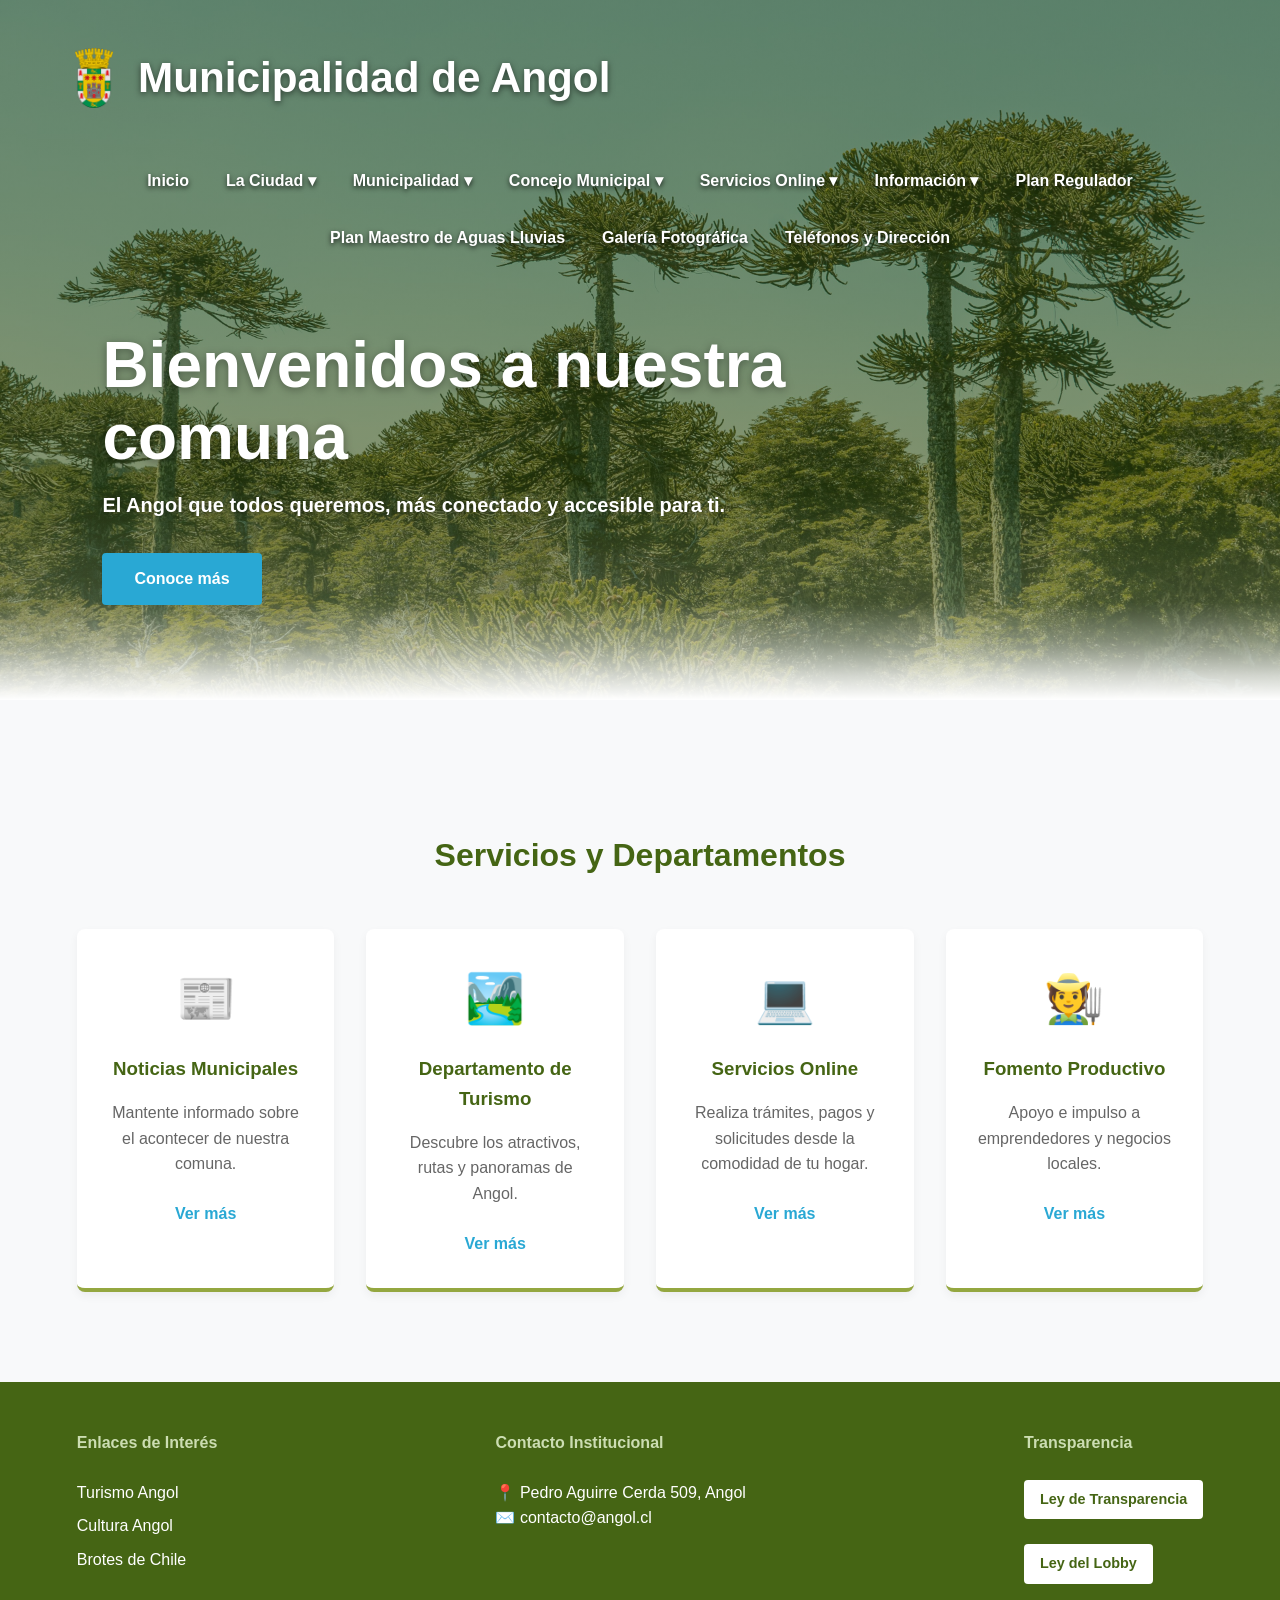
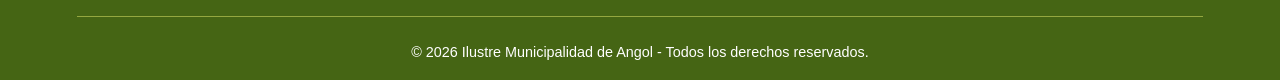
==== index.html @ 46ac1363 "primer cambio base" ====
<!DOCTYPE html>
<html lang="es">
<head>
    <meta charset="UTF-8">
    <meta name="viewport" content="width=device-width, initial-scale=1.0">
    <title>Ilustre Municipalidad de Angol</title>
    <link rel="stylesheet" href="style.css">
</head>
<body>

    <!-- Encabezado transparente sobre la fotografía-->
    <header class="top-header">
        <div class="top-bar">
            <a href="#inicio" class="logo" aria-label="Volver al inicio">
    <img src="Angol.ico" alt="Escudo de Angol" class="escudo-angol">
    <h1>Municipalidad de Angol</h1>
</a>
            <button class="menu-toggle"
                    aria-label="Abrir menú"
                    aria-expanded="false">
                ☰
            </button>
        </div>
    </header>

    <!-- Menú principal -->
    <nav class="menu-principal" aria-label="Navegación principal">
        <ul class="menu-lista">

            <li><a href="#">Inicio</a></li>

            <li class="item-desplegable">
                <a href="#">La Ciudad ▾</a>
                <ul class="submenu">
                    <li><a href="#">Reseña</a></li>
                    <li><a href="#">Hijo Ilustre</a></li>
                </ul>
            </li>

            <li class="item-desplegable">
                <a href="#">Municipalidad ▾</a>
                <ul class="submenu">
                    <li><a href="#">Alcaldía Municipal</a></li>
                    <li><a href="#">Dirección de Administración</a></li>
                    <li><a href="#">Dirección de Control Interno</a></li>
                </ul>
            </li>

            <li class="item-desplegable">
                <a href="#">Concejo Municipal ▾</a>
                <ul class="submenu">
                    <li><a href="#">Integrantes Concejo</a></li>
                    <li><a href="#">Actas de Concejo</a></li>
                </ul>
            </li>

            <li class="item-desplegable">
                <a href="#">Servicios Online ▾</a>
                <ul class="submenu">
                    <li><a href="#">Pago de Patentes</a></li>
                    <li><a href="#">Permisos de Circulación</a></li>
                </ul>
            </li>

            <li class="item-desplegable">
                <a href="#">Información ▾</a>
                <ul class="submenu">
                    <li><a href="#">Cuentas Públicas</a></li>
                    <li><a href="#">Ordenanzas Municipales</a></li>
                </ul>
            </li>

            <li><a href="plan-regulador.html">Plan Regulador</a></li>
            <li><a href="plan-maestro-aguas-lluvias.html">Plan Maestro de Aguas Lluvias</a></li>
            <li><a href="https://www.flickr.com/photos/158801214@N04/" target="_blank" rel="noopener noreferrer">Galería Fotográfica</a></li>
            <li><a href="telefonos-y-direccion.html">Teléfonos y Dirección</a></li>

        </ul>
    </nav>

    <!-- Banner principal con fotografía de araucarias -->
    <section class="hero">
        <div class="hero-content">
            <h2>Bienvenidos a nuestra comuna</h2>

            <p>
                El Angol que todos queremos,
                más conectado y accesible para ti.
            </p>

            <a href="conoce-mas.html" class="btn-primary">Conoce más</a>
        </div>
    </section>

     <!-- Servicios municipales -->
    <section class="services">
        <h2>Servicios y Departamentos</h2>

        <div class="grid-container">

            <div class="card">
                <div class="card-icon">📰</div>
                <h3>Noticias Municipales</h3>
                <p>
                    Mantente informado sobre el acontecer
                    de nuestra comuna.
                </p>
                <a href="noticias-municipales.html" class="card-link">Ver más</a>
            </div>

            <div class="card">
                <div class="card-icon">🏞️</div>
                <h3>Departamento de Turismo</h3>
                <p>
                    Descubre los atractivos, rutas y
                    panoramas de Angol.
                </p>
                <a href="departamento-turismo.html" class="card-link">Ver más</a>
            </div>

            <div class="card">
                <div class="card-icon">💻</div>
                <h3>Servicios Online</h3>
                <p>
                    Realiza trámites, pagos y solicitudes
                    desde la comodidad de tu hogar.
                </p>
                <a href="servicios-online.html" class="card-link">Ver más</a>
            </div>

            <div class="card">
                <div class="card-icon">🧑‍🌾</div>
                <h3>Fomento Productivo</h3>
                <p>
                    Apoyo e impulso a emprendedores
                    y negocios locales.
                </p>
                <a href="fomento-productivo.html" class="card-link">Ver más</a>
            </div>

        </div>
    </section>

    <!-- Pie de página -->
    <footer>
        <div class="footer-content">

            <div class="footer-section">
                <h4>Enlaces de Interés</h4>
                <ul>
                    <li><a href="#">Turismo Angol</a></li>
                    <li><a href="#">Cultura Angol</a></li>
                    <li><a href="#">Brotes de Chile</a></li>
                </ul>
            </div>

            <div class="footer-section">
                <h4>Contacto Institucional</h4>
                <p>📍 Pedro Aguirre Cerda 509, Angol</p>
                <p>✉️ contacto@angol.cl</p>
            </div>

            <div class="footer-section">
                <h4>Transparencia</h4>
                <a href="#" class="btn-secondary">
                    Ley de Transparencia
                </a>
                <br><br>
                <a href="#" class="btn-secondary">
                    Ley del Lobby
                </a>
            </div>

        </div>

        <div class="footer-bottom">
            <p>
                &copy; 2026 Ilustre Municipalidad de Angol -
                Todos los derechos reservados.
            </p>
        </div>
    </footer>

    <!-- Menú móvil -->
    <script>
        const toggle = document.querySelector('.menu-toggle');
        const menu = document.querySelector('.menu-principal');

        toggle.addEventListener('click', () => {
            const isOpen = menu.classList.toggle('active');

            toggle.setAttribute('aria-expanded', String(isOpen));
            toggle.setAttribute(
                'aria-label',
                isOpen ? 'Cerrar menú' : 'Abrir menú'
            );
            toggle.textContent = isOpen ? '✕' : '☰';
        });
    </script>

</body>
</html>
---- style.css ----
/* =========================================
   1. VARIABLES GLOBALES
   ========================================= */

:root {
    --color-primario-oscuro: #456514;
    --color-primario-claro: #94A740;
    --color-acento: #29A8D4;
    --color-fondo-claro: #CCDDB2;
    --color-blanco: #ffffff;
    --color-texto-oscuro: #333333;
    --fuente-principal: Helvetica, Arial, sans-serif;
}

* {
    margin: 0;
    padding: 0;
    box-sizing: border-box;
}

html {
    scroll-behavior: smooth;
}

body {
    font-family: var(--fuente-principal);
    color: var(--color-texto-oscuro);
    background-color: #f8f9fa;
    line-height: 1.6;
}

/* =========================================
   2. ENCABEZADO SUPERIOR
   ========================================= */

.top-header {
    position: absolute;
    top: 38px;
    left: 0;
    width: 100%;
    z-index: 1001;
    background: transparent;
    border: none;
    box-shadow: none;
}

.top-bar {
    width: 90%;
    max-width: 1500px;
    min-height: 80px;
    margin: 0 auto;

    display: flex;
    align-items: center;
    justify-content: space-between;
    gap: 24px;
}

/* Escudo y nombre de la municipalidad */

.logo {
    display: inline-flex;
    align-items: center;
    gap: 14px;
    flex-shrink: 0;
    color: var(--color-blanco);
    text-decoration: none;
}

.escudo-angol {
    display: block;
    width: 60px;
    height: 60px;
    object-fit: contain;
    flex-shrink: 0;
}

.logo h1 {
    margin: 0;
    color: var(--color-blanco);
    font-size: clamp(2rem, 3.3vw, 2.8rem);
    font-weight: 700;
    line-height: 1.2;
    text-shadow: 0 2px 6px rgba(0, 0, 0, 0.55);
}

/* =========================================
   3. MENÚ PRINCIPAL
   Se conservan los elementos y submenús originales.
   ========================================= */

.menu-principal {
    position: absolute;
    top: 0;
    left: 0;
    width: 100%;
    z-index: 1000;
    padding-top: 155px;
    background: transparent;
    border: none;
    box-shadow: none;
}

.menu-lista {
    width: 90%;
    max-width: 1500px;
    margin: 0 auto;
    padding: 0 0 20px;

    display: flex;
    flex-wrap: wrap;
    justify-content: center;
    align-items: center;
    gap: 5px;

    list-style: none;
}

.menu-lista > li {
    position: relative;
}

.menu-lista > li > a {
    display: block;
    padding: 13px 16px;

    color: var(--color-blanco);
    font-size: 16px;
    font-weight: 700;
    text-align: center;
    text-decoration: none;

    text-shadow: 0 2px 5px rgba(0, 0, 0, 0.75);
    transition: background-color 0.2s ease;
}

.menu-lista > li > a:hover,
.menu-lista > li > a:focus-visible {
    color: var(--color-blanco);
    background-color: var(--color-acento);
    border-radius: 4px;
}

/* =========================================
   4. SUBMENÚS
   ========================================= */

.submenu {
    display: none;
    position: absolute;
    top: 100%;
    left: 0;

    min-width: 240px;
    margin: 0;
    padding: 0;

    list-style: none;
    background-color: var(--color-fondo-claro);
    border-top: 3px solid var(--color-acento);
    box-shadow: 0 8px 16px rgba(0, 0, 0, 0.22);

    z-index: 2000;
}

.item-desplegable:hover > .submenu,
.item-desplegable:focus-within > .submenu {
    display: block;
}

.submenu li {
    display: block;
    width: 100%;
}

.submenu li a {
    display: block;
    padding: 11px 14px;

    color: var(--color-primario-oscuro);
    font-size: 14px;
    font-weight: 700;
    text-decoration: none;

    border-bottom: 1px solid rgba(69, 101, 20, 0.18);
}

.submenu li a:hover,
.submenu li a:focus-visible {
    color: var(--color-blanco);
    background-color: var(--color-primario-oscuro);
}

/* =========================================
   5. BOTÓN MÓVIL
   ========================================= */

.menu-toggle {
    display: none;
    padding: 7px 12px;

    color: var(--color-blanco);
    background: rgba(69, 101, 20, 0.65);

    border: 1px solid rgba(255, 255, 255, 0.7);
    border-radius: 4px;

    font-size: 1.5rem;
    cursor: pointer;
}

/* =========================================
   6. INICIO Y FONDO DE ARAUCARIAS
   ========================================= */

.hero {
    position: relative;
    height: 700px;
    min-height: 0;
    padding: 330px 8% 90px;
    box-sizing: border-box;

    background-image:
    linear-gradient(
    to top,
    #ffffff 0%,
    rgba(255, 255, 255, 0.8) 5%,
    rgba(255, 255, 255, 0.45) 12%,
    rgba(255, 255, 255, 0.15) 20%,
    rgba(255, 255, 255, 0) 45%
),
    linear-gradient(
        rgba(48, 73, 12, 0.58),
        rgba(48, 73, 12, 0.58)
    ),
    url("araucarias.jpg");

background-size: 100% 70%, 100% 100%, cover;
background-position: bottom, center, center;
background-repeat: no-repeat;
}
.hero-content {
    position: relative;
    z-index: 1;

    width: 100%;
    max-width: 1100px;
    margin: 0 auto;

    text-align: left;
}

.hero-content h2 {
    max-width: 780px;
    margin-bottom: 1rem;

    color: var(--color-blanco);
    font-size: clamp(2.2rem, 5vw, 4rem);
    line-height: 1.12;

    text-shadow: 0 2px 8px rgba(0, 0, 0, 0.35);
}

.hero-content p {
    max-width: 650px;
    margin-bottom: 2rem;

    color: var(--color-blanco);
    font-size: clamp(1rem, 1.6vw, 1.25rem);
    font-weight: 600;

    text-shadow: 0 1px 5px rgba(0, 0, 0, 0.4);
}

/* =========================================
   7. BOTONES
   ========================================= */

.btn-primary {
    display: inline-block;
    padding: 0.8rem 2rem;

    color: var(--color-blanco);
    background-color: var(--color-acento);

    text-decoration: none;
    border-radius: 4px;
    font-weight: 700;

    transition: background-color 0.3s ease;
}

.btn-primary:hover,
.btn-primary:focus-visible {
    background-color: #1e8bb3;
}

.btn-secondary {
    display: inline-block;
    padding: 0.5rem 1rem;

    color: var(--color-primario-oscuro);
    background-color: var(--color-blanco);

    text-decoration: none;
    border-radius: 4px;
    font-size: 0.9rem;
    font-weight: 700;
}

/* =========================================
   8. SERVICIOS Y TARJETAS
   ========================================= */

.services {
    padding: 4rem 6%;
    text-align: center;
}

.services h2 {
    margin-bottom: 3rem;
    color: var(--color-primario-oscuro);
    font-size: 2rem;
}

.grid-container {
    display: grid;
    grid-template-columns: repeat(
        auto-fit,
        minmax(240px, 1fr)
    );

    gap: 2rem;
    max-width: 1440px;
    margin: 0 auto;
}

.card {
    padding: 2rem;

    background-color: var(--color-blanco);
    border-radius: 8px;
    border-bottom: 4px solid var(--color-primario-claro);

    box-shadow: 0 4px 10px rgba(0, 0, 0, 0.05);

    transition: transform 0.3s ease, border-color 0.3s ease;
}

.card:hover {
    transform: translateY(-5px);
    border-bottom-color: var(--color-acento);
}

.card-icon {
    margin-bottom: 1rem;
    font-size: 3rem;
}

.card h3 {
    margin-bottom: 1rem;
    color: var(--color-primario-oscuro);
}

.card p {
    margin-bottom: 1.5rem;
    color: #666666;
}

.card-link {
    color: var(--color-acento);
    font-weight: 700;
    text-decoration: none;
}

/* =========================================
   9. PIE DE PÁGINA
   ========================================= */

footer {
    padding: 3rem 6% 1rem;
    color: var(--color-blanco);
    background-color: var(--color-primario-oscuro);
}

.footer-content {
    display: flex;
    justify-content: space-between;
    flex-wrap: wrap;
    gap: 2rem;

    max-width: 1440px;
    margin: 0 auto 2rem;
}

.footer-section h4 {
    margin-bottom: 1.5rem;
    color: var(--color-fondo-claro);
}

.footer-section ul {
    list-style: none;
}

.footer-section ul li {
    margin-bottom: 0.5rem;
}

.footer-section ul li a {
    color: var(--color-blanco);
    text-decoration: none;
}

.footer-section ul li a:hover {
    color: var(--color-acento);
}

.footer-bottom {
    padding-top: 1.5rem;
    border-top: 1px solid var(--color-primario-claro);
    text-align: center;
    font-size: 0.9rem;
}

/* =========================================
   10. RESPONSIVIDAD
   ========================================= */

@media (max-width: 1100px) {
    .top-bar,
    .menu-lista {
        width: 92%;
    }

    .menu-lista > li > a {
        padding: 11px 12px;
        font-size: 15px;
    }
}

@media (max-width: 768px) {
    .top-header {
        top: 28px;
    }

    .top-bar {
        width: 88%;
        min-height: 65px;
    }

    .logo {
        gap: 10px;
    }

    .escudo-angol {
        width: 44px;
        height: 44px;
    }

    .logo h1 {
        font-size: clamp(1.35rem, 5vw, 1.8rem);
    }

    .menu-toggle {
        display: block;
        position: relative;
        z-index: 1003;
    }

    .menu-principal {
        display: none;
        top: 100px;
        padding: 0;
        background: rgba(42, 62, 20, 0.97);
    }

    .menu-principal.active {
        display: block;
    }

    .menu-lista {
        width: 88%;
        padding: 10px 0 18px;

        flex-direction: column;
        align-items: stretch;
        justify-content: flex-start;
        gap: 0;
    }

    .menu-lista > li > a {
        padding: 12px 10px;
        font-size: 15px;
        text-align: left;
    }

    .submenu {
        position: static;
        width: 100%;
        min-width: 0;

        border-top: none;
        border-left: 3px solid var(--color-acento);
        box-shadow: none;
    }

    .hero {
    height: 650px;
    min-height: 0;
    padding: 250px 7% 70px;

    background-position: center, center, center;
}

    .hero-content h2 {
        font-size: clamp(2rem, 9vw, 3rem);
    }

    .hero-content p {
        font-size: 1rem;
    }

    .services {
        padding: 3rem 6%;
    }

    .footer-content {
        flex-direction: column;
    }
}

/* =========================================
   11. ACCESIBILIDAD
   ========================================= */

@media (prefers-reduced-motion: reduce) {
    html {
        scroll-behavior: auto;
    }

    *,
    *::before,
    *::after {
        transition-duration: 0.01ms !important;
    }
}

/* Mayor espacio entre la imagen principal y el contenido */
.services {
    padding-top: 130px;
    padding-bottom: 90px;
}
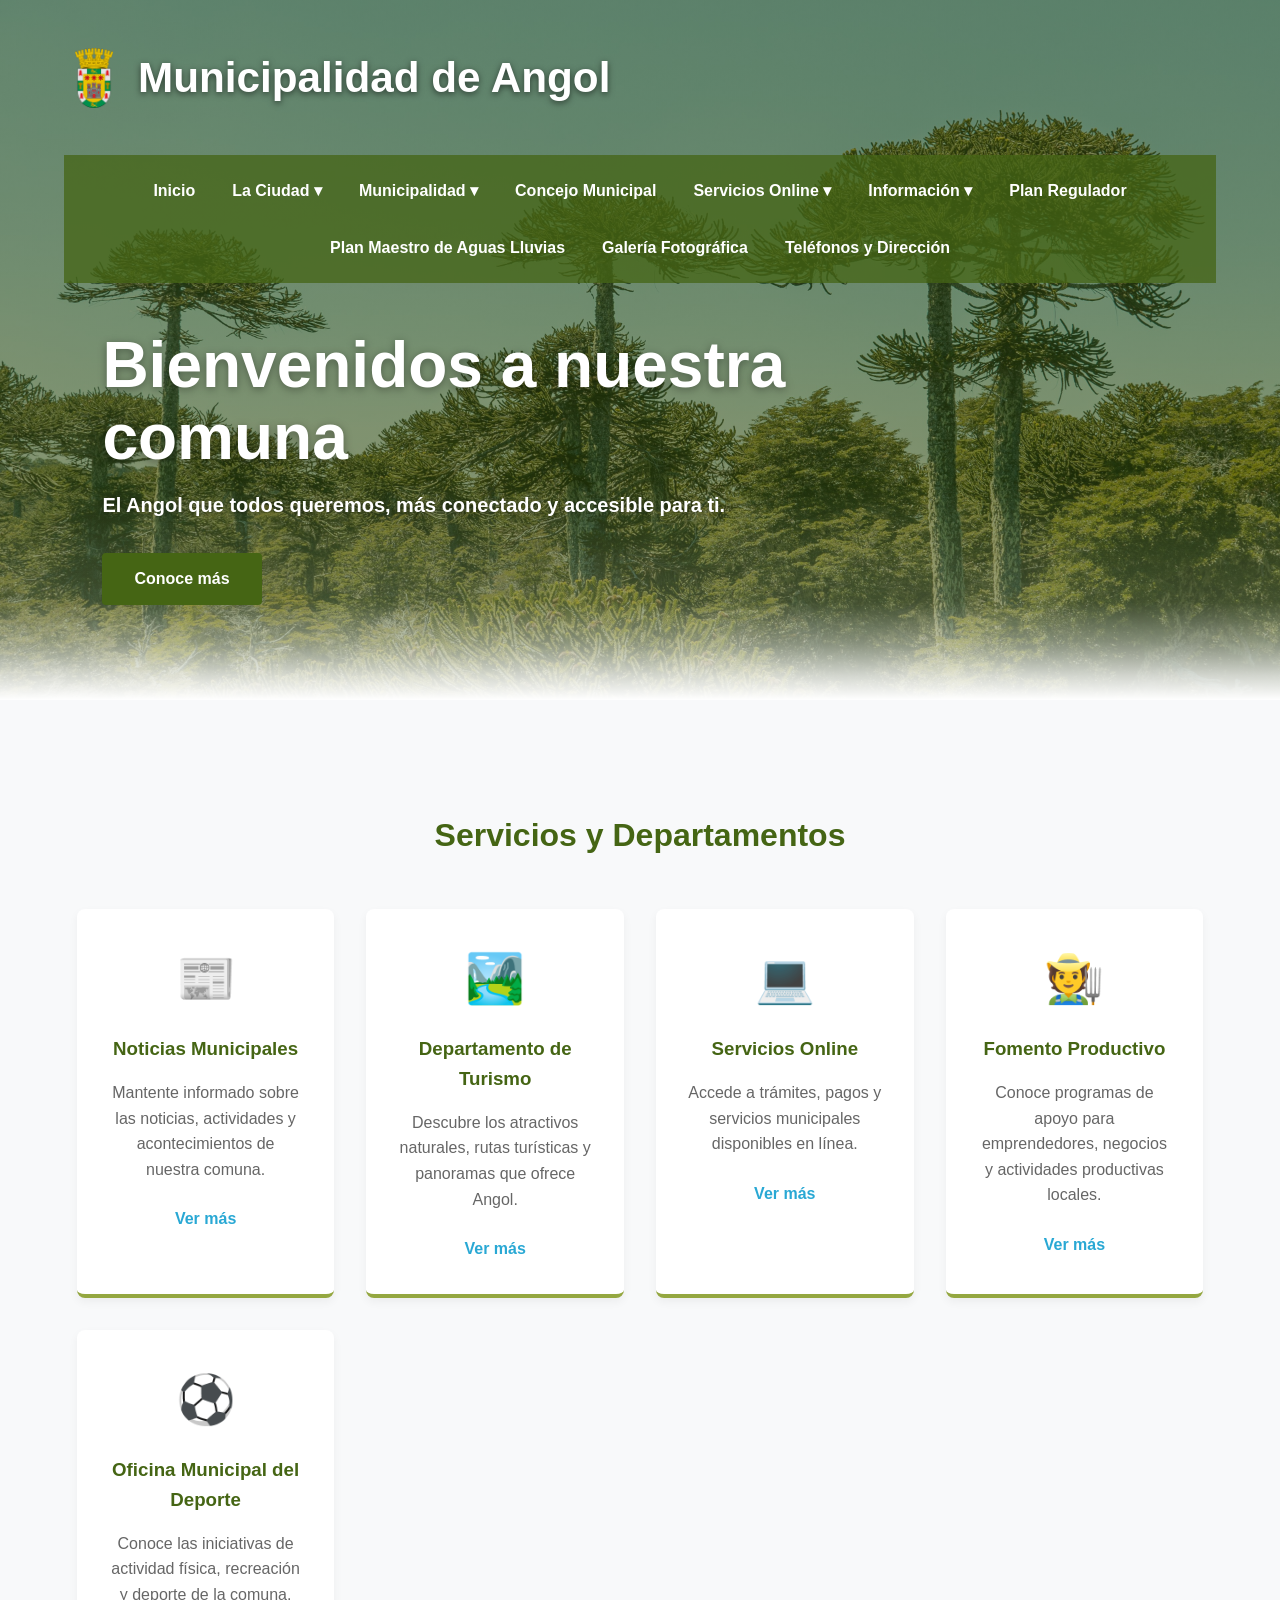
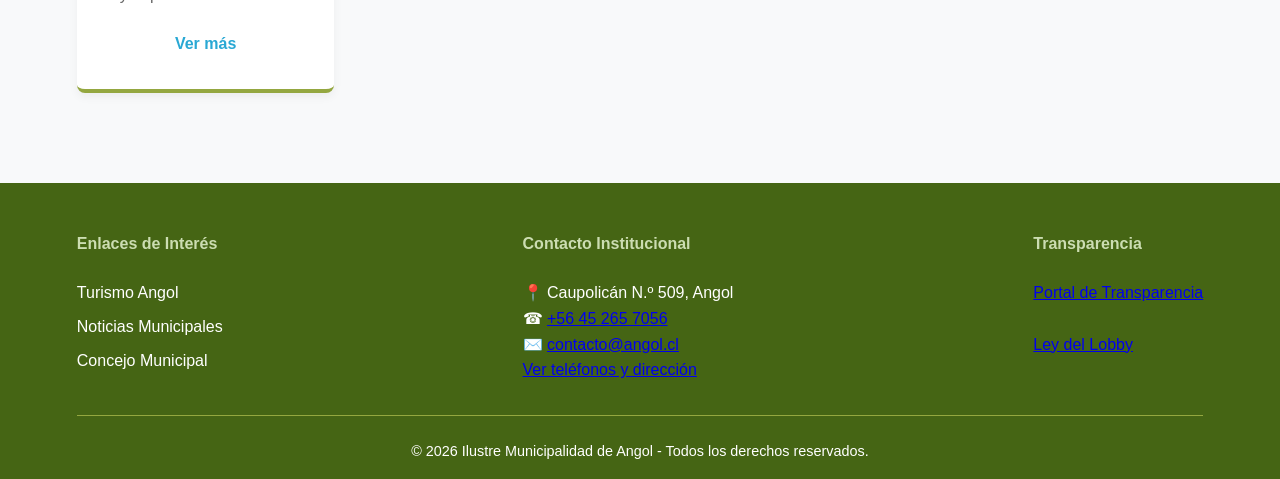
==== commit 09027a1b: "final" ====
--- a/index.html
+++ b/index.html
@@ -1,203 +1,235 @@
-
 <!DOCTYPE html>
 <html lang="es">
 <head>
     <meta charset="UTF-8">
     <meta name="viewport" content="width=device-width, initial-scale=1.0">
+    <meta name="description" content="Sitio de la Ilustre Municipalidad de Angol. Noticias, servicios, turismo, Concejo Municipal e información de la comuna.">
     <title>Ilustre Municipalidad de Angol</title>
+    <link rel="icon" href="Angol.ico" type="image/x-icon">
     <link rel="stylesheet" href="style.css">
+    <style>
+        .menu-lista .item-desplegable > .submenu { display: none; }
+        .menu-lista .item-desplegable.submenu-abierto > .submenu { display: block; }
+        @media (hover: hover) and (min-width: 769px) {
+            .menu-lista .item-desplegable:hover > .submenu { display: block; }
+        }
+        .menu-principal .submenu .opcion-sin-pagina {
+            display: block;
+            padding: 10px 15px;
+            color: #717171;
+            cursor: default;
+            opacity: .8;
+        }
+        .saltar-contenido {
+            position: absolute;
+            left: -10000px;
+            z-index: 9999;
+            padding: 12px 18px;
+            background: #456514;
+            color: #fff;
+            border-radius: 5px;
+        }
+        .saltar-contenido:focus { left: 15px; top: 15px; }
+    </style>
 </head>
 <body>
-
-    <!-- Encabezado transparente sobre la fotografía-->
+    <a href="#contenido-principal" class="saltar-contenido">Saltar al contenido principal</a>
+
     <header class="top-header">
         <div class="top-bar">
-            <a href="#inicio" class="logo" aria-label="Volver al inicio">
-    <img src="Angol.ico" alt="Escudo de Angol" class="escudo-angol">
-    <h1>Municipalidad de Angol</h1>
-</a>
-            <button class="menu-toggle"
-                    aria-label="Abrir menú"
-                    aria-expanded="false">
-                ☰
-            </button>
+            <a href="index.html" class="logo" aria-label="Municipalidad de Angol - Ir al inicio">
+                <img src="Angol.ico" alt="Escudo de Angol" class="escudo-angol">
+                <h1>Municipalidad de Angol</h1>
+            </a>
+            <button type="button" class="menu-toggle" aria-label="Abrir menú" aria-controls="menuPrincipal" aria-expanded="false">☰</button>
         </div>
     </header>
 
-    <!-- Menú principal -->
-    <nav class="menu-principal" aria-label="Navegación principal">
+    <nav class="menu-principal" id="menuPrincipal" aria-label="Navegación principal">
         <ul class="menu-lista">
-
-            <li><a href="#">Inicio</a></li>
-
-            <li class="item-desplegable">
-                <a href="#">La Ciudad ▾</a>
-                <ul class="submenu">
-                    <li><a href="#">Reseña</a></li>
-                    <li><a href="#">Hijo Ilustre</a></li>
-                </ul>
-            </li>
-
-            <li class="item-desplegable">
-                <a href="#">Municipalidad ▾</a>
-                <ul class="submenu">
-                    <li><a href="#">Alcaldía Municipal</a></li>
-                    <li><a href="#">Dirección de Administración</a></li>
-                    <li><a href="#">Dirección de Control Interno</a></li>
-                </ul>
-            </li>
-
-            <li class="item-desplegable">
-                <a href="#">Concejo Municipal ▾</a>
-                <ul class="submenu">
-                    <li><a href="#">Integrantes Concejo</a></li>
-                    <li><a href="#">Actas de Concejo</a></li>
-                </ul>
-            </li>
-
-            <li class="item-desplegable">
-                <a href="#">Servicios Online ▾</a>
-                <ul class="submenu">
-                    <li><a href="#">Pago de Patentes</a></li>
-                    <li><a href="#">Permisos de Circulación</a></li>
-                </ul>
-            </li>
-
-            <li class="item-desplegable">
-                <a href="#">Información ▾</a>
-                <ul class="submenu">
-                    <li><a href="#">Cuentas Públicas</a></li>
-                    <li><a href="#">Ordenanzas Municipales</a></li>
-                </ul>
-            </li>
-
+            <li><a href="index.html" aria-current="page">Inicio</a></li>
+            <li class="item-desplegable">
+                <a href="conoce-mas.html" class="submenu-disparador" aria-controls="submenuCiudad" aria-expanded="false">La Ciudad <span aria-hidden="true">▾</span></a>
+                <ul class="submenu" id="submenuCiudad">
+                    <li><a href="conoce-mas.html">Reseña</a></li>
+                    <li><span class="opcion-sin-pagina" aria-disabled="true">Hijo Ilustre</span></li>
+                </ul>
+            </li>
+            <li class="item-desplegable">
+                <a href="telefonos-y-direccion.html" class="submenu-disparador" aria-controls="submenuMunicipalidad" aria-expanded="false">Municipalidad <span aria-hidden="true">▾</span></a>
+                <ul class="submenu" id="submenuMunicipalidad">
+                    <li><a href="concejo-municipal.html#tituloAlcalde">Alcaldía Municipal</a></li>
+                    <li><a href="telefonos-y-direccion.html#directorioContactos">Dirección de Administración</a></li>
+                    <li><a href="telefonos-y-direccion.html#directorioContactos">Dirección de Control Interno</a></li>
+                </ul>
+            </li>
+            <li><a href="concejo-municipal.html">Concejo Municipal</a></li>
+            <li class="item-desplegable">
+                <a href="servicios-online.html" class="submenu-disparador" aria-controls="submenuServicios" aria-expanded="false">Servicios Online <span aria-hidden="true">▾</span></a>
+                <ul class="submenu" id="submenuServicios">
+                    <li><a href="servicios-online.html">Pago de Patentes</a></li>
+                    <li><a href="servicios-online.html">Permisos de Circulación</a></li>
+                </ul>
+            </li>
+            <li class="item-desplegable">
+                <a href="noticias-municipales.html" class="submenu-disparador" aria-controls="submenuInformacion" aria-expanded="false">Información <span aria-hidden="true">▾</span></a>
+                <ul class="submenu" id="submenuInformacion">
+                    <li><span class="opcion-sin-pagina" aria-disabled="true">Cuentas Públicas</span></li>
+                    <li><span class="opcion-sin-pagina" aria-disabled="true">Ordenanzas Municipales</span></li>
+                    <li><a href="noticias-municipales.html">Noticias Municipales</a></li>
+                </ul>
+            </li>
             <li><a href="plan-regulador.html">Plan Regulador</a></li>
             <li><a href="plan-maestro-aguas-lluvias.html">Plan Maestro de Aguas Lluvias</a></li>
             <li><a href="https://www.flickr.com/photos/158801214@N04/" target="_blank" rel="noopener noreferrer">Galería Fotográfica</a></li>
             <li><a href="telefonos-y-direccion.html">Teléfonos y Dirección</a></li>
-
         </ul>
     </nav>
 
-    <!-- Banner principal con fotografía de araucarias -->
-    <section class="hero">
-        <div class="hero-content">
-            <h2>Bienvenidos a nuestra comuna</h2>
-
-            <p>
-                El Angol que todos queremos,
-                más conectado y accesible para ti.
-            </p>
-
-            <a href="conoce-mas.html" class="btn-primary">Conoce más</a>
-        </div>
-    </section>
-
-     <!-- Servicios municipales -->
-    <section class="services">
-        <h2>Servicios y Departamentos</h2>
-
-        <div class="grid-container">
-
-            <div class="card">
-                <div class="card-icon">📰</div>
-                <h3>Noticias Municipales</h3>
-                <p>
-                    Mantente informado sobre el acontecer
-                    de nuestra comuna.
-                </p>
-                <a href="noticias-municipales.html" class="card-link">Ver más</a>
-            </div>
-
-            <div class="card">
-                <div class="card-icon">🏞️</div>
-                <h3>Departamento de Turismo</h3>
-                <p>
-                    Descubre los atractivos, rutas y
-                    panoramas de Angol.
-                </p>
-                <a href="departamento-turismo.html" class="card-link">Ver más</a>
-            </div>
-
-            <div class="card">
-                <div class="card-icon">💻</div>
-                <h3>Servicios Online</h3>
-                <p>
-                    Realiza trámites, pagos y solicitudes
-                    desde la comodidad de tu hogar.
-                </p>
-                <a href="servicios-online.html" class="card-link">Ver más</a>
-            </div>
-
-            <div class="card">
-                <div class="card-icon">🧑‍🌾</div>
-                <h3>Fomento Productivo</h3>
-                <p>
-                    Apoyo e impulso a emprendedores
-                    y negocios locales.
-                </p>
-                <a href="fomento-productivo.html" class="card-link">Ver más</a>
-            </div>
-
-        </div>
-    </section>
-
-    <!-- Pie de página -->
+    <main id="contenido-principal">
+        <section class="hero" id="inicio" aria-labelledby="tituloBienvenida">
+            <div class="hero-content">
+                <h2 id="tituloBienvenida">Bienvenidos a nuestra comuna</h2>
+                <p>El Angol que todos queremos, más conectado y accesible para ti.</p>
+                <a href="conoce-mas.html" class="btn-primary">Conoce más</a>
+            </div>
+        </section>
+        <section class="services" id="servicios" aria-labelledby="tituloServicios">
+            <h2 id="tituloServicios">Servicios y Departamentos</h2>
+            <div class="grid-container">
+                <article class="card">
+                    <div class="card-icon" aria-hidden="true">📰</div>
+                    <h3>Noticias Municipales</h3>
+                    <p>Mantente informado sobre las noticias, actividades y acontecimientos de nuestra comuna.</p>
+                    <a href="noticias-municipales.html" class="card-link">Ver más</a>
+                </article>
+                <article class="card">
+                    <div class="card-icon" aria-hidden="true">🏞️</div>
+                    <h3>Departamento de Turismo</h3>
+                    <p>Descubre los atractivos naturales, rutas turísticas y panoramas que ofrece Angol.</p>
+                    <a href="departamento-turismo.html" class="card-link">Ver más</a>
+                </article>
+                <article class="card">
+                    <div class="card-icon" aria-hidden="true">💻</div>
+                    <h3>Servicios Online</h3>
+                    <p>Accede a trámites, pagos y servicios municipales disponibles en línea.</p>
+                    <a href="servicios-online.html" class="card-link">Ver más</a>
+                </article>
+                <article class="card">
+                    <div class="card-icon" aria-hidden="true">🧑‍🌾</div>
+                    <h3>Fomento Productivo</h3>
+                    <p>Conoce programas de apoyo para emprendedores, negocios y actividades productivas locales.</p>
+                    <a href="fomento-productivo.html" class="card-link">Ver más</a>
+                </article>
+                <article class="card">
+                    <div class="card-icon" aria-hidden="true">⚽</div>
+                    <h3>Oficina Municipal del Deporte</h3>
+                    <p>Conoce las iniciativas de actividad física, recreación y deporte de la comuna.</p>
+                    <a href="oficina-municipal-del-deporte.html" class="card-link">Ver más</a>
+                </article>
+            </div>
+        </section>
+    </main>
+
     <footer>
         <div class="footer-content">
-
             <div class="footer-section">
                 <h4>Enlaces de Interés</h4>
                 <ul>
-                    <li><a href="#">Turismo Angol</a></li>
-                    <li><a href="#">Cultura Angol</a></li>
-                    <li><a href="#">Brotes de Chile</a></li>
-                </ul>
-            </div>
-
+                    <li><a href="departamento-turismo.html">Turismo Angol</a></li>
+                    <li><a href="noticias-municipales.html">Noticias Municipales</a></li>
+                    <li><a href="concejo-municipal.html">Concejo Municipal</a></li>
+                </ul>
+            </div>
             <div class="footer-section">
                 <h4>Contacto Institucional</h4>
-                <p>📍 Pedro Aguirre Cerda 509, Angol</p>
-                <p>✉️ contacto@angol.cl</p>
-            </div>
-
+                <p>📍 Caupolicán N.º 509, Angol</p>
+                <p>☎ <a href="tel:+56452657056">+56 45 265 7056</a></p>
+                <p>✉️ <a href="mailto:contacto@angol.cl">contacto@angol.cl</a></p>
+                <p><a href="telefonos-y-direccion.html">Ver teléfonos y dirección</a></p>
+            </div>
             <div class="footer-section">
                 <h4>Transparencia</h4>
-                <a href="#" class="btn-secondary">
-                    Ley de Transparencia
-                </a>
+                <a href="https://www.portaltransparencia.cl/PortalPdT/" class="btn-secondary" target="_blank" rel="noopener noreferrer">Portal de Transparencia</a>
                 <br><br>
-                <a href="#" class="btn-secondary">
-                    Ley del Lobby
-                </a>
-            </div>
-
+                <a href="https://www.leylobby.gob.cl/" class="btn-secondary" target="_blank" rel="noopener noreferrer">Ley del Lobby</a>
+            </div>
         </div>
-
         <div class="footer-bottom">
-            <p>
-                &copy; 2026 Ilustre Municipalidad de Angol -
-                Todos los derechos reservados.
-            </p>
+            <p>&copy; 2026 Ilustre Municipalidad de Angol - Todos los derechos reservados.</p>
         </div>
     </footer>
 
-    <!-- Menú móvil -->
     <script>
-        const toggle = document.querySelector('.menu-toggle');
-        const menu = document.querySelector('.menu-principal');
-
-        toggle.addEventListener('click', () => {
-            const isOpen = menu.classList.toggle('active');
-
-            toggle.setAttribute('aria-expanded', String(isOpen));
-            toggle.setAttribute(
-                'aria-label',
-                isOpen ? 'Cerrar menú' : 'Abrir menú'
-            );
-            toggle.textContent = isOpen ? '✕' : '☰';
+        document.addEventListener("DOMContentLoaded", () => {
+            const toggle = document.querySelector(".menu-toggle");
+            const menu = document.querySelector(".menu-principal");
+            const disparadores = document.querySelectorAll(".item-desplegable > .submenu-disparador");
+
+            function cerrarSubmenus() {
+                disparadores.forEach(disparador => {
+                    disparador.setAttribute("aria-expanded", "false");
+                    disparador.parentElement.classList.remove("submenu-abierto");
+                });
+            }
+
+            function cerrarMenu() {
+                if (!toggle || !menu) return;
+                menu.classList.remove("active");
+                toggle.setAttribute("aria-expanded", "false");
+                toggle.setAttribute("aria-label", "Abrir menú");
+                toggle.textContent = "☰";
+                cerrarSubmenus();
+            }
+
+            if (toggle && menu) {
+                toggle.addEventListener("click", () => {
+                    const abierto = menu.classList.toggle("active");
+                    toggle.setAttribute("aria-expanded", String(abierto));
+                    toggle.setAttribute("aria-label", abierto ? "Cerrar menú" : "Abrir menú");
+                    toggle.textContent = abierto ? "✕" : "☰";
+                    if (!abierto) cerrarSubmenus();
+                });
+            }
+
+            disparadores.forEach(disparador => {
+                disparador.addEventListener("click", evento => {
+                    // Concejo Municipal tiene página propia. No bloquear la navegación.
+                    if (disparador.getAttribute("href") === "concejo-municipal.html") {
+                        return;
+                    }
+
+                    evento.preventDefault();
+                    const elemento = disparador.parentElement;
+                    const abrir = !elemento.classList.contains("submenu-abierto");
+                    cerrarSubmenus();
+                    if (abrir) {
+                        elemento.classList.add("submenu-abierto");
+                        disparador.setAttribute("aria-expanded", "true");
+                    }
+                });
+            });
+
+            if (menu) {
+                menu.addEventListener("click", evento => {
+                    const enlace = evento.target.closest("a");
+                    if (enlace && !enlace.classList.contains("submenu-disparador")) {
+                        cerrarMenu();
+                    }
+                });
+            }
+
+            document.addEventListener("click", evento => {
+                if (!menu || !toggle) return;
+                if (!menu.contains(evento.target) && !toggle.contains(evento.target)) {
+                    cerrarMenu();
+                }
+            });
+
+            document.addEventListener("keydown", evento => {
+                if (evento.key === "Escape") cerrarMenu();
+            });
         });
     </script>
-
 </body>
 </html>
--- a/style.css
+++ b/style.css
@@ -92,11 +92,11 @@
 
 .menu-principal {
     position: absolute;
-    top: 0;
+    top: 155px;
     left: 0;
     width: 100%;
     z-index: 1000;
-    padding-top: 155px;
+    padding: 0;
     background: transparent;
     border: none;
     box-shadow: none;
@@ -106,7 +106,7 @@
     width: 90%;
     max-width: 1500px;
     margin: 0 auto;
-    padding: 0 0 20px;
+    padding: 10px 12px;
 
     display: flex;
     flex-wrap: wrap;
@@ -115,6 +115,7 @@
     gap: 5px;
 
     list-style: none;
+    background-color: rgba(69, 101, 20, 0.75);
 }
 
 .menu-lista > li {
@@ -126,12 +127,14 @@
     padding: 13px 16px;
 
     color: var(--color-blanco);
+    background: transparent;
+
     font-size: 16px;
     font-weight: 700;
     text-align: center;
     text-decoration: none;
-
-    text-shadow: 0 2px 5px rgba(0, 0, 0, 0.75);
+    text-shadow: none;
+
     transition: background-color 0.2s ease;
 }
 
@@ -282,7 +285,7 @@
     padding: 0.8rem 2rem;
 
     color: var(--color-blanco);
-    background-color: var(--color-acento);
+    background-color: var(--color-primario-oscuro);
 
     text-decoration: none;
     border-radius: 4px;
@@ -293,22 +296,8 @@
 
 .btn-primary:hover,
 .btn-primary:focus-visible {
-    background-color: #1e8bb3;
-}
-
-.btn-secondary {
-    display: inline-block;
-    padding: 0.5rem 1rem;
-
-    color: var(--color-primario-oscuro);
-    background-color: var(--color-blanco);
-
-    text-decoration: none;
-    border-radius: 4px;
-    font-size: 0.9rem;
-    font-weight: 700;
-}
-
+    background-color: #354d0f;
+}
 /* =========================================
    8. SERVICIOS Y TARJETAS
    ========================================= */
@@ -548,6 +537,297 @@
 
 /* Mayor espacio entre la imagen principal y el contenido */
 .services {
-    padding-top: 130px;
+    padding-top: 110px;
     padding-bottom: 90px;
+}
+
+
+/* =========================================
+   12. PÁGINAS INTERIORES
+   ========================================= */
+
+.interior-header {
+    position: relative;
+    z-index: 100;
+    display: flex;
+    justify-content: flex-end;
+    align-items: center;
+    min-height: 105px;
+    padding: 22px 6%;
+    background-color: var(--color-blanco);
+    border-bottom: 1px solid rgba(69, 101, 20, 0.15);
+}
+
+.interior-logo {
+    margin-right: auto;
+    color: var(--color-primario-oscuro);
+    font-size: clamp(1.25rem, 2.5vw, 1.8rem);
+    font-weight: 700;
+    text-decoration: none;
+    display: flex;
+align-items: center;
+gap: 12px;
+text-decoration: none;
+}
+
+.interior-logo .escudo-angol {
+    display: block;
+    width: 48px;
+    height: 48px;
+    object-fit: contain;
+    flex-shrink: 0;
+}
+.interior-menu {
+    position: relative;
+}
+
+.interior-menu-toggle {
+    display: inline-flex;
+    align-items: center;
+    gap: 12px;
+    padding: 12px 20px;
+    color: var(--color-blanco);
+    background-color: var(--color-primario-oscuro);
+    border: none;
+    border-radius: 4px;
+    font: inherit;
+    font-weight: 700;
+    cursor: pointer;
+}
+
+.interior-menu-toggle:hover,
+.interior-menu-toggle:focus-visible {
+    background-color: #354d0f;
+}
+
+.interior-menu-panel {
+    display: none;
+    position: absolute;
+    top: calc(100% + 10px);
+    right: 0;
+    width: 290px;
+    max-height: 75vh;
+    overflow-y: auto;
+    padding: 12px;
+    background-color: var(--color-blanco);
+    border-top: 4px solid var(--color-primario-oscuro);
+    border-radius: 4px;
+    box-shadow: 0 8px 24px rgba(0, 0, 0, 0.16);
+}
+
+.interior-menu-panel.abierto {
+    display: block;
+}
+
+.interior-menu-lista,
+.interior-submenu {
+    margin: 0;
+    padding: 0;
+    list-style: none;
+}
+
+.interior-menu-lista > li {
+    border-bottom: 1px solid rgba(69, 101, 20, 0.14);
+}
+
+.interior-menu-lista a,
+.interior-submenu-toggle {
+    display: flex;
+    justify-content: space-between;
+    align-items: center;
+    width: 100%;
+    padding: 12px;
+    color: var(--color-primario-oscuro);
+    background: transparent;
+    border: none;
+    font: inherit;
+    font-weight: 700;
+    text-align: left;
+    text-decoration: none;
+    cursor: pointer;
+}
+
+.interior-menu-lista a:hover,
+.interior-submenu-toggle:hover {
+    color: var(--color-blanco);
+    background-color: var(--color-primario-oscuro);
+}
+
+.interior-submenu {
+    display: none;
+    padding-left: 12px;
+    background-color: #f3f6ed;
+}
+
+.interior-submenu.abierto {
+    display: block;
+}
+
+.interior-submenu a {
+    font-size: 0.92rem;
+    font-weight: 400;
+}
+
+.ruta-navegacion {
+    width: 88%;
+    max-width: 1440px;
+    margin: 28px auto 0;
+    color: #666;
+    font-size: 0.9rem;
+}
+
+.ruta-navegacion ol {
+    display: flex;
+    flex-wrap: wrap;
+    gap: 8px;
+    align-items: center;
+    padding: 0;
+    list-style: none;
+}
+
+.ruta-navegacion li + li::before {
+    content: "›";
+    margin-right: 8px;
+    color: var(--color-primario-claro);
+}
+
+.ruta-navegacion a {
+    color: var(--color-primario-oscuro);
+    text-decoration: none;
+}
+
+.ruta-navegacion a:hover {
+    text-decoration: underline;
+}
+
+.contenido-interior {
+    width: 88%;
+    max-width: 1440px;
+    min-height: 440px;
+    margin: 0 auto;
+    padding: 38px 0 90px;
+}
+
+.encabezado-seccion {
+    margin-bottom: 35px;
+    padding-bottom: 24px;
+    border-bottom: 3px solid var(--color-primario-claro);
+}
+
+.encabezado-seccion h1 {
+    margin-bottom: 12px;
+    color: var(--color-primario-oscuro);
+    font-size: clamp(2rem, 4vw, 3rem);
+    line-height: 1.2;
+}
+
+.encabezado-seccion p {
+    max-width: 850px;
+    color: #666;
+    font-size: 1.1rem;
+}
+
+.bloque-contenido {
+    margin-bottom: 40px;
+}
+
+.bloque-contenido h2 {
+    margin-bottom: 16px;
+    color: var(--color-primario-oscuro);
+    font-size: 1.6rem;
+}
+
+.bloque-contenido p {
+    max-width: 950px;
+    margin-bottom: 16px;
+}
+
+.tarjetas-interiores {
+    display: grid;
+    grid-template-columns: repeat(auto-fit, minmax(240px, 1fr));
+    gap: 24px;
+    margin-top: 24px;
+}
+
+.tarjeta-interior {
+    padding: 25px;
+    background: var(--color-blanco);
+    border-bottom: 4px solid var(--color-primario-claro);
+    border-radius: 6px;
+    box-shadow: 0 4px 12px rgba(0, 0, 0, 0.05);
+}
+
+.tarjeta-interior h3 {
+    margin-bottom: 12px;
+    color: var(--color-primario-oscuro);
+}
+
+.tarjeta-interior p {
+    margin-bottom: 14px;
+    color: #666;
+}
+
+.enlace-interior {
+    display: inline-block;
+    padding: 10px 16px;
+    color: var(--color-blanco);
+    background: var(--color-primario-oscuro);
+    border-radius: 4px;
+    font-weight: 700;
+    text-decoration: none;
+}
+
+.enlace-interior:hover {
+    background: #354d0f;
+}
+
+.lista-interior {
+    padding-left: 24px;
+}
+
+.lista-interior li {
+    margin-bottom: 10px;
+}
+
+.servicio-rapido h3 {
+    margin: 0;
+    font-size: 1.5rem;
+    font-weight: 700;
+    line-height: 1.35;
+}
+
+.servicio-rapido p {
+    margin: 0;
+    line-height: 1.6;
+    color: #f4f7ee;
+}
+
+@media (max-width: 768px) {
+    .interior-header {
+        min-height: 85px;
+        padding: 16px 6%;
+        gap: 12px;
+    }
+
+    .interior-logo {
+        max-width: 60%;
+        font-size: 1.1rem;
+    }
+
+    .interior-menu-toggle {
+        padding: 10px 13px;
+    }
+
+    .interior-menu-panel {
+        width: min(290px, 86vw);
+    }
+
+    .contenido-interior {
+        padding-top: 28px;
+        padding-bottom: 55px;
+    }
+
+    .ruta-navegacion {
+        margin-top: 20px;
+    }
 }
